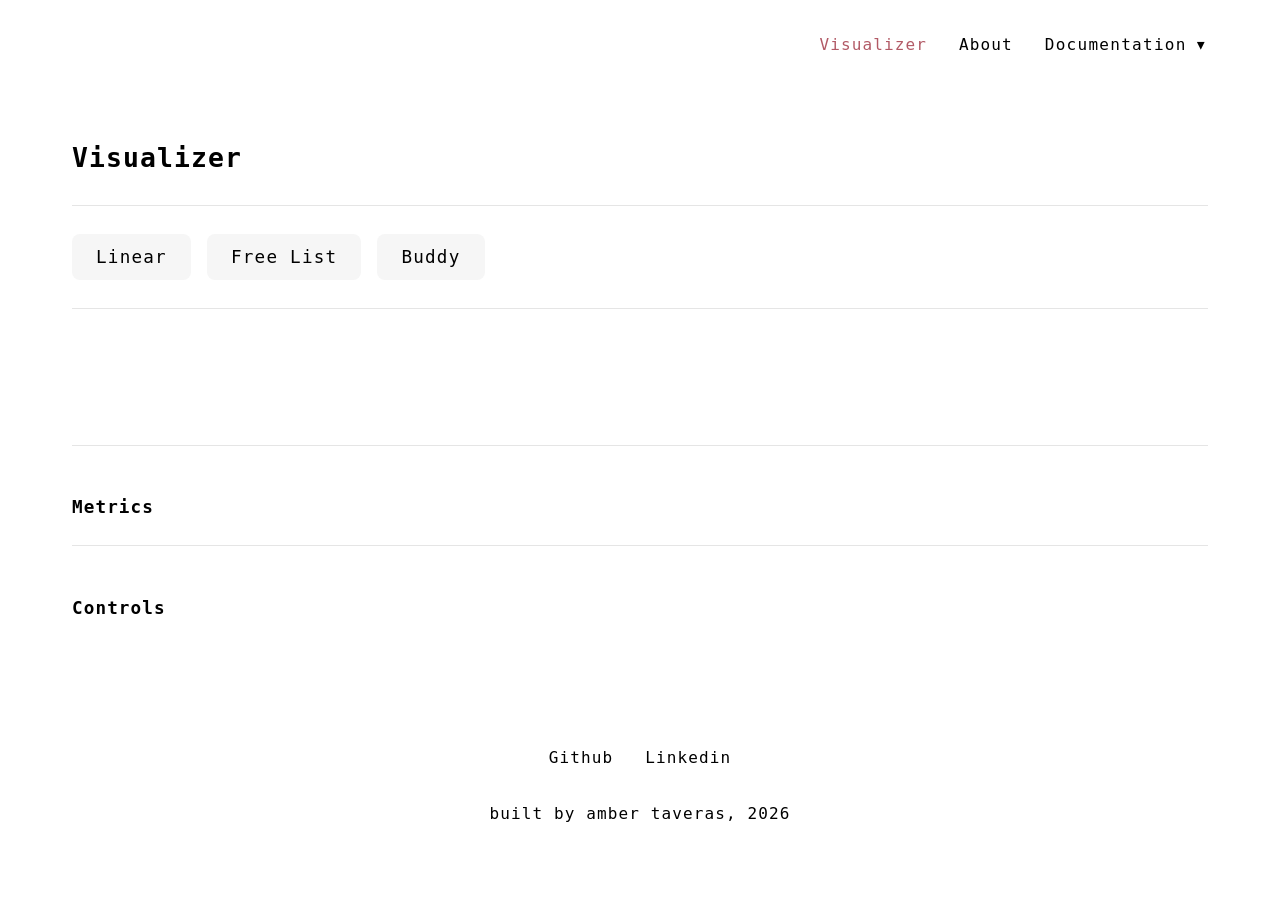
==== web/index.html @ 649baec4 "adds basic html and js for visualizer section" ====
<!doctype html>
<html lang="en">
  <head>
    <meta charset="UTF-8" />
    <meta name="viewport" content="width=device-width, initial-scale=1.0" />
    <link rel="stylesheet" href="styles.css" />
    <script src="js/components.js" defer></script>
    <script src="js/script.js" defer></script>
    <title>Memory Allocators</title>
  </head>
  <body>
    <site-nav></site-nav>
    <main>
      <header>
        <h2>Visualizer</h2>
      </header>

      <section class="allocator-selection">
        <button class="toggle" data-type="linear">Linear</button>
        <button class="toggle" data-type="free-list">Free List</button>
        <button class="toggle" data-type="buddy">Buddy</button>
      </section>

      <section class="visualizer">
        <h3 class="title"></h3>
        <div id="allocator" class="bar"></div>
      </section>

      <section class="metrics">
        <h4>Metrics</h4>
      </section>
      <section class="controls">
        <h4>Controls</h4>
      </section>
    </main>
    <site-footer></site-footer>
  </body>
</html>
---- web/styles.css ----
:root {
    --color-accent: #FFCEE4;
    --color-primary: #B25A66;
    --color-secondary: #7F1F3A;
    --color-tertiary: #D01257;
    --max-width: 1200px;
    --spacing: 2rem;
}

* {
    box-sizing: border-box;
}

/* GLOBAL TAG STYLES */
body {
    font-family: "Kode Mono", monospace;
    letter-spacing: 0.07em;
    margin: 0;
    padding: 0;
    min-height: 100vh;
    display: flex;
    flex-direction: column;
    font-weight: normal;
}

nav,
main,
footer {
    padding: var(--spacing);
    max-width: var(--max-width);
    width: 100%;
    margin: 0 auto;
    box-sizing: border-box;
}

a {
    color: black;
    text-decoration: none;
    transition: color 0.3s ease;
}

a:hover {
    color: var(--color-tertiary);
}

ul {
    list-style: none;
    margin: 0;
    padding: 0;
    display: flex;
}

nav ul {
    display: flex;
    gap: 2rem;
    align-items: center;
    justify-content: flex-end;
}

nav li {
    margin: 0;
}

.active,
.selected {
    color: var(--color-primary);
}

main {
    flex: 1;
    font-size: 1.1rem;
}

h1,
h2,
h3,
h4,
h5,
h6 {
    font-weight: normal;
}

header {
    margin-bottom: 2rem;
}

h2 {
    font-weight: 800;
    margin-bottom: 0.5rem;
}

h3 {
    font-weight: 700;
    margin-bottom: 0.75rem;
}

h4 {
    font-weight: 600;
    margin-bottom: 0.75rem;
}

p {
    line-height: 1.9;
    margin-bottom: 1.4rem;
}

code {
    font-size: 1.1rem;
    font-weight: 500;
    background: #f3f3f3;
}

pre {
    background: #f6f6f6;
    border: 1px solid #e5e5e5;
    border-radius: 6px;
    padding: 12px 14px;
    margin: 0.5rem 0 0.75rem;
    overflow-x: auto;
}

pre code {
    background: none;
    padding: 0;
    font-size: 1rem;
}

section {
    padding-top: 1.75rem;
    border-top: 1px solid #e5e5e5;
    margin-top: 1.75rem;
}


.allocator-selection {
    display: flex;
    justify-content: flex-start;
    gap: 1rem;
    margin-bottom: 1.2rem;
}

.toggle {
    font-family: "Kode Mono", monospace;
    background: #f6f6f6;
    padding: 0.8rem 1.5rem;
    font-size: 1.1rem;
    border: none;
    letter-spacing: 0.07em;
    cursor: pointer;
    border-radius: 0.5rem;
}

/* Base */
#allocator.allocator {
    width: 100%;
    min-height: 200px;
}

/* BAR MODE */
#allocator.bar {
    display: flex;
    align-items: center;
    height: 60px;
}

/* TREE MODE */
#allocator.tree {
    display: flex;
    justify-content: center;
    align-items: flex-start;
}

.method {
    padding-bottom: 1.25rem;
    margin-bottom: 1.75rem;
    border-bottom: 1px solid #f0f0f0;
}

.method ul {
    display: block;
}

.method li {
    line-height: 1.5;
}

.method:last-child {
    border-bottom: none;
    margin-bottom: 0;
    padding-bottom: 0;
}

#design,
#api,
#usage {
    padding-top: 1.5rem;
    border-top: 1px solid #e5e5e5;
    margin-top: 1.5rem;
}

footer {
    margin-top: auto;
    display: flex;
    flex-direction: column;
    align-items: center;
    justify-content: center;
}

footer ul {
    gap: 2rem;
    align-items: center;
    justify-content: flex-end;
}

footer li {
    margin: 0;
}

#copyright {
    font-size: clamp(0.8rem, 2vw, 1rem);
    padding: 1rem 0;
}

/* dropdown */
.dropdown {
    position: relative;
}

.dropdown-trigger {
    background: none;
    border: none;
    font-family: "Kode Mono", monospace;
    letter-spacing: 0.08em;
    font-size: 1rem;
    cursor: pointer;
    padding: 0;
    display: flex;
    align-items: center;
    gap: 0.5rem;
    transition: color 0.2s ease;
}

.dropdown-trigger:hover,
.dropdown-trigger.active {
    color: var(--color-tertiary);
}

.dropdown-trigger span {
    display: inline-block;
    transition: transform 0.2s ease;
    font-size: 1.25rem;
}

.dropdown.open .dropdown-trigger span {
    transform: rotate(180deg);
}

.dropdown-menu {
    display: none;
    position: absolute;
    top: calc(100% + 0.75rem);
    right: 0;
    min-width: 160px;
    z-index: 100;
    padding: 0.25rem 0;
    font-size: 1rem;
}

.dropdown-menu li {
    width: 100%;
}

.dropdown-menu a {
    display: block;
    padding: 0.5rem 0.5rem;
    white-space: nowrap;
    transition: color 0.2s ease, background 0.2s ease;
}

.dropdown-menu a:hover {
    color: var(--color-tertiary);
    background: var(--color-accent);
}

.dropdown-menu {
    display: none;
}

.dropdown-menu.open {
    display: flex;
    flex-direction: column;
    gap: 0.5rem;
    text-align: right;
}
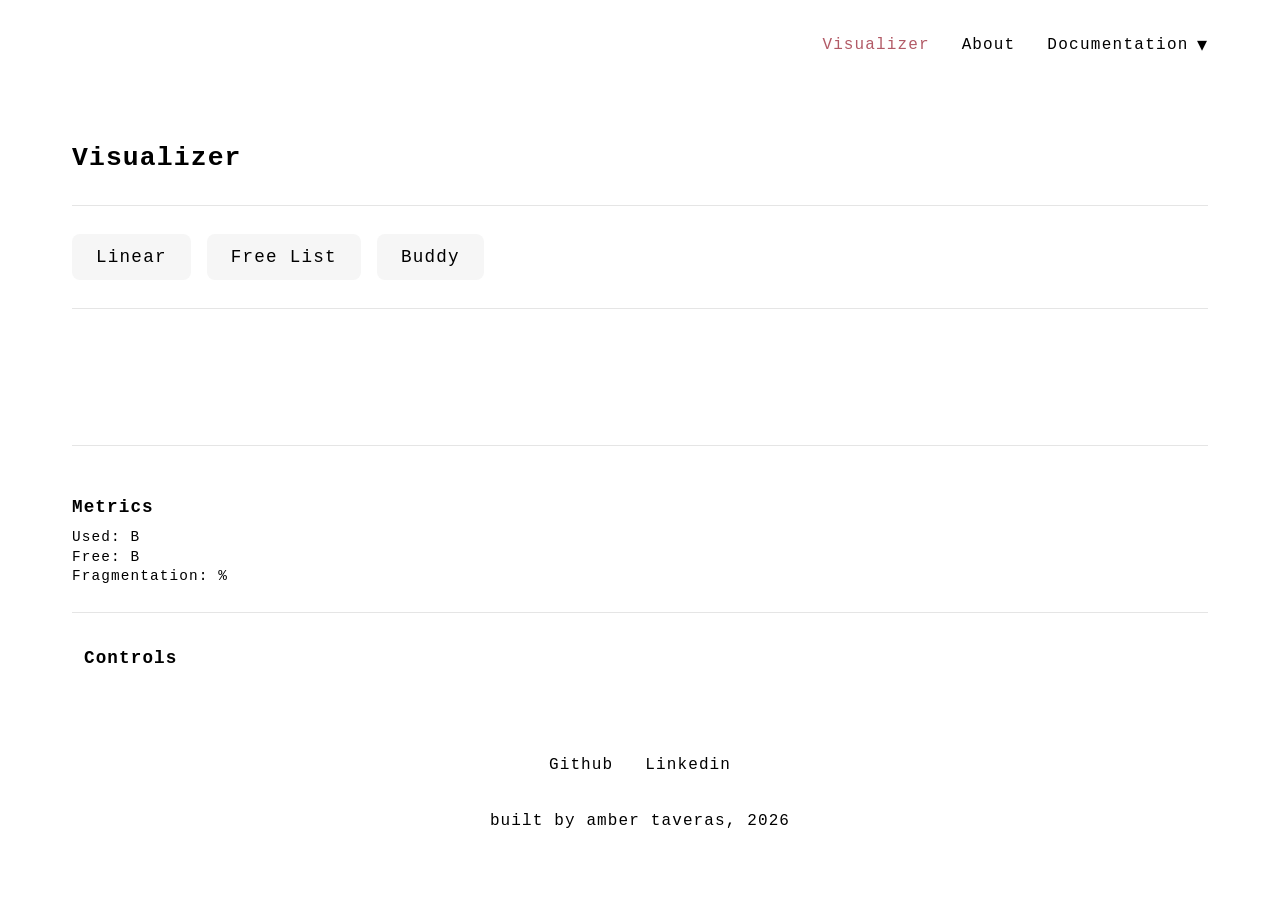
==== commit b8543d99: "fixes buddy get state and adds a legend" ====
--- a/web/index.html
+++ b/web/index.html
@@ -5,7 +5,7 @@
     <meta name="viewport" content="width=device-width, initial-scale=1.0" />
     <link rel="stylesheet" href="styles.css" />
     <script src="js/components.js" defer></script>
-    <script src="js/script.js" defer></script>
+    <script type="module" src="js/script.js"></script>
     <title>Memory Allocators</title>
   </head>
   <body>
@@ -23,12 +23,35 @@
 
       <section class="visualizer">
         <h3 class="title"></h3>
-        <div id="allocator" class="bar"></div>
+        <br />
+        <br />
+        <div id="allocator"></div>
+        <br />
+        <div id="legend">
+          <div class="legend-item">
+            <div class="block used legend-swatch"></div>
+            <span>Used</span>
+          </div>
+          <div class="legend-item">
+            <div class="block free legend-swatch"></div>
+            <span>Free</span>
+          </div>
+          <div class="legend-item">
+            <div class="block header legend-swatch"></div>
+            <span>Header</span>
+          </div>
+        </div>
       </section>
 
       <section class="metrics">
         <h4>Metrics</h4>
+        <ul class="metrics-list">
+          <li>Used: <span id="m-used"></span> B</li>
+          <li>Free: <span id="m-free"></span> B</li>
+          <li>Fragmentation: <span id="m-fragmentation"></span>%</li>
+        </ul>
       </section>
+
       <section class="controls">
         <h4>Controls</h4>
       </section>
--- a/web/styles.css
+++ b/web/styles.css
@@ -3,6 +3,7 @@
     --color-primary: #B25A66;
     --color-secondary: #7F1F3A;
     --color-tertiary: #D01257;
+    --color-grey: #f6f6f6;
     --max-width: 1200px;
     --spacing: 2rem;
 }
@@ -111,7 +112,7 @@
 }
 
 pre {
-    background: #f6f6f6;
+    background: var(--color-grey);
     border: 1px solid #e5e5e5;
     border-radius: 6px;
     padding: 12px 14px;
@@ -140,8 +141,8 @@
 }
 
 .toggle {
-    font-family: "Kode Mono", monospace;
-    background: #f6f6f6;
+    font-family: inherit;
+    background: var(--color-grey);
     padding: 0.8rem 1.5rem;
     font-size: 1.1rem;
     border: none;
@@ -150,24 +151,148 @@
     border-radius: 0.5rem;
 }
 
-/* Base */
-#allocator.allocator {
+#allocator {
+    display: none;
+}
+
+#allocator.view {
     width: 100%;
-    min-height: 200px;
-}
-
-/* BAR MODE */
-#allocator.bar {
-    display: flex;
-    align-items: center;
     height: 60px;
-}
-
-/* TREE MODE */
-#allocator.tree {
+    display: flex;
+    align-items: center;
+    position: relative;
+    border: 2px solid black;
+    border-radius: 2px;
+}
+
+.block {
+    position: absolute;
+    height: 100%;
     display: flex;
     justify-content: center;
-    align-items: flex-start;
+    align-items: center;
+}
+
+.block.header {
+    background: #84cc16;
+    border-left: 1.5px solid var(--color-primary);
+    border-right: 1.5px solid var(--color-primary);
+}
+
+.block.used {
+    background: var(--color-secondary);
+    color: var(--color-accent);
+    border-left: 1.5px solid var(--color-primary);
+    border-right: 1.5px solid var(--color-primary);
+}
+
+.block.free {
+    background: #e0e0e0;
+    border-left: 1.5px solid var(--color-primary);
+    border-right: 1.5px solid var(--color-primary);
+}
+
+.block:first-child {
+    border-left: none;
+}
+
+.block:last-child {
+    border-right: none;
+}
+
+#legend {
+    display: none;
+    justify-content: center;
+    gap: 1.5rem;
+    margin-top: 0.5rem;
+    font-size: 0.75rem;
+}
+
+#legend.view {
+    display: flex;
+}
+
+.legend-item {
+    display: flex;
+    align-items: center;
+    gap: 0.25rem;
+}
+
+.legend-swatch {
+    position: relative;
+    width: 0.75rem;
+    height: 0.75rem;
+    border-radius: 0.125rem;
+    flex-shrink: 0;
+}
+
+.block.legend-swatch {
+    border: none;
+}
+
+.metrics ul {
+    display: flex;
+    flex-direction: column;
+    gap: 0.2rem;
+    font-size: 0.9rem;
+}
+
+.controls {
+    display: flex;
+    flex-direction: column;
+    gap: 0.5rem;
+    padding: 0.75rem;
+}
+
+.control-row {
+    display: flex;
+    align-items: center;
+    gap: 0.4rem;
+    font-size: 1rem;
+}
+
+.controls select,
+.controls input[type="number"] {
+    padding: 0.25rem 0.5rem;
+    background: #fff;
+    border: 1px solid black;
+    border-radius: 0.25rem;
+    cursor: pointer;
+    font-size: inherit;
+    font-family: inherit;
+}
+
+.controls select:focus,
+.controls input[type="number"]:focus {
+    outline: none;
+    border-color: var(--color-primary);
+}
+
+.controls select:disabled {
+    opacity: 0.4;
+    cursor: not-allowed;
+}
+
+.controls button {
+    padding: 4px 10px;
+    background: var(--color-primary);
+    border: 1px solid var(--color-secondary);
+    border-radius: 4px;
+    color: #fff;
+    cursor: pointer;
+    white-space: nowrap;
+    font-size: inherit;
+    font-family: inherit;
+}
+
+.controls button:hover {
+    background: var(--color-secondary);
+    border-color: var(--color-secondary);
+}
+
+.controls button:active {
+    background: var(--color-tertiary);
+    border-color: var(--color-tertiary);
 }
 
 .method {
@@ -221,7 +346,7 @@
     padding: 1rem 0;
 }
 
-/* dropdown */
+/* navigation dropdown */
 .dropdown {
     position: relative;
 }
@@ -229,7 +354,7 @@
 .dropdown-trigger {
     background: none;
     border: none;
-    font-family: "Kode Mono", monospace;
+    font-family: inherit;
     letter-spacing: 0.08em;
     font-size: 1rem;
     cursor: pointer;
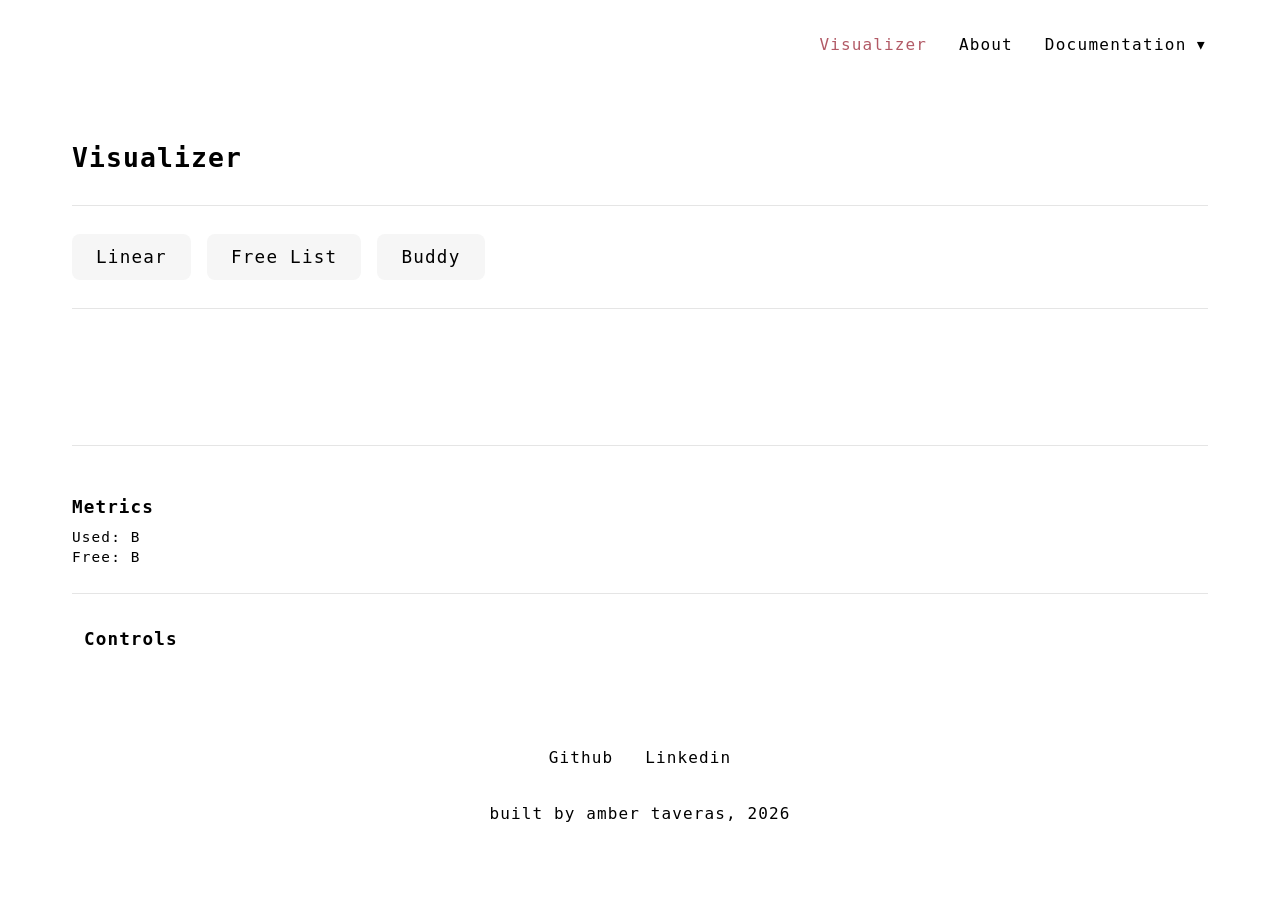
==== commit ce56066b: "adds about page and read me" ====
--- a/web/index.html
+++ b/web/index.html
@@ -41,6 +41,7 @@
             <span>Header</span>
           </div>
         </div>
+        <em id="note">NOTE: Allocation sizes may include adjustments for alignment</em>
       </section>
 
       <section class="metrics">
@@ -48,7 +49,6 @@
         <ul class="metrics-list">
           <li>Used: <span id="m-used"></span> B</li>
           <li>Free: <span id="m-free"></span> B</li>
-          <li>Fragmentation: <span id="m-fragmentation"></span>%</li>
         </ul>
       </section>
 
--- a/web/styles.css
+++ b/web/styles.css
@@ -131,7 +131,6 @@
     border-top: 1px solid #e5e5e5;
     margin-top: 1.75rem;
 }
-
 
 .allocator-selection {
     display: flex;
@@ -228,6 +227,18 @@
 
 .block.legend-swatch {
     border: none;
+}
+
+#note {
+    display: none;
+}
+
+#note.view {
+    display: block;
+    align-self: center;
+    justify-self: center;
+    padding-top: 2rem;
+    font-size: 0.7rem;
 }
 
 .metrics ul {
@@ -317,10 +328,20 @@
 
 #design,
 #api,
-#usage {
+#usage,
+#dependencies,
+#future {
     padding-top: 1.5rem;
     border-top: 1px solid #e5e5e5;
     margin-top: 1.5rem;
+}
+
+.docs-list {
+    display: flex;
+    flex-direction: column;
+    gap: 0.5rem;
+    padding-inline-start: 2rem;
+    list-style-type: disc;
 }
 
 footer {
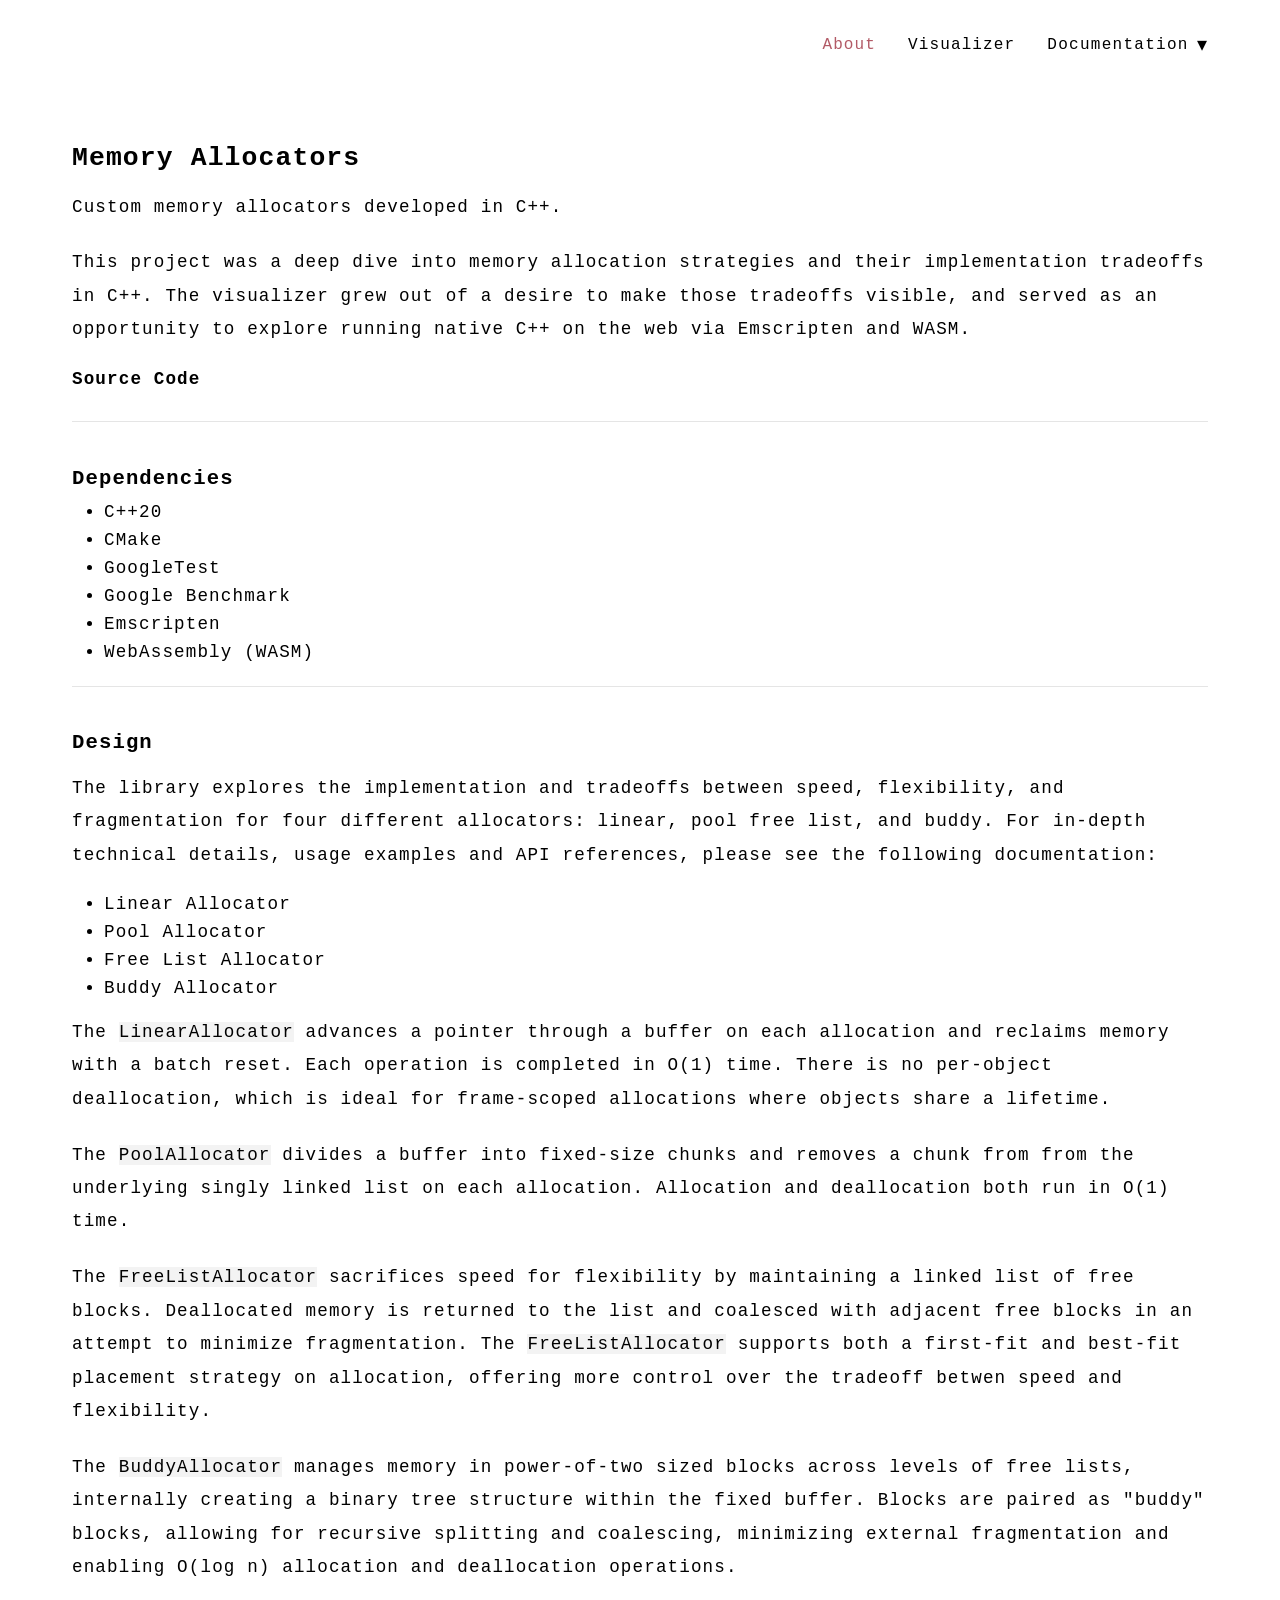
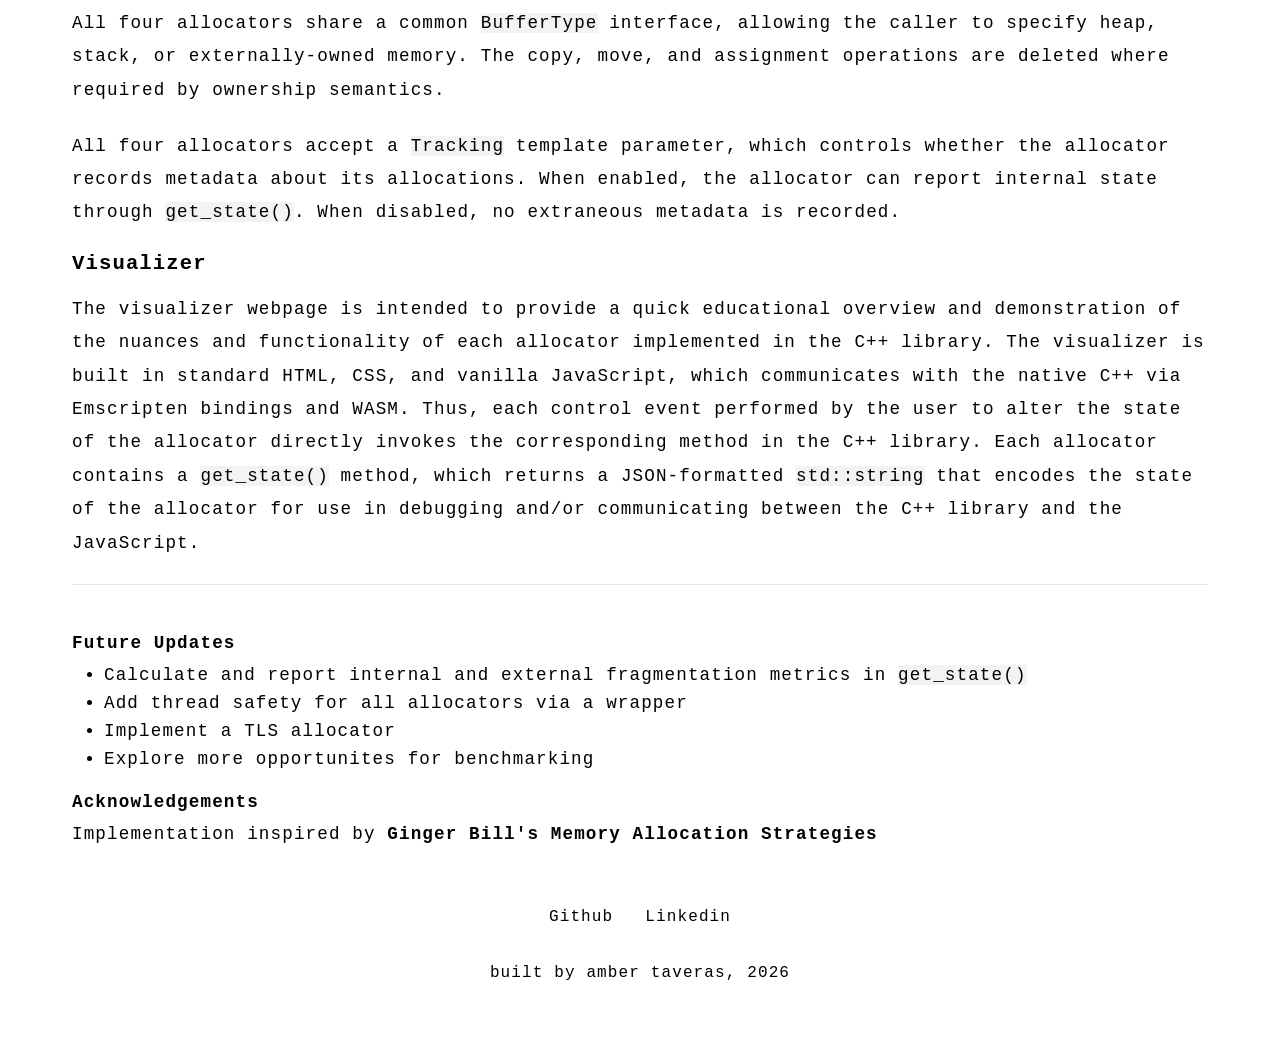
==== commit 15703f56: "moves about pages to landing" ====
--- a/web/index.html
+++ b/web/index.html
@@ -5,55 +5,140 @@
     <meta name="viewport" content="width=device-width, initial-scale=1.0" />
     <link rel="stylesheet" href="styles.css" />
     <script src="js/components.js" defer></script>
-    <script type="module" src="js/script.js"></script>
     <title>Memory Allocators</title>
   </head>
   <body>
     <site-nav></site-nav>
     <main>
       <header>
-        <h2>Visualizer</h2>
+        <h2>Memory Allocators</h2>
+        <p>Custom memory allocators developed in C++.</p>
+        <p>
+          This project was a deep dive into memory allocation strategies and
+          their implementation tradeoffs in C++. The visualizer grew out of a
+          desire to make those tradeoffs visible, and served as an opportunity
+          to explore running native C++ on the web via Emscripten and WASM.
+        </p>
+
+        <a target="_blank" href="https://github.com/ambertav/memory-allocators"
+          ><strong>Source Code</strong></a
+        >
       </header>
 
-      <section class="allocator-selection">
-        <button class="toggle" data-type="linear">Linear</button>
-        <button class="toggle" data-type="free-list">Free List</button>
-        <button class="toggle" data-type="buddy">Buddy</button>
-      </section>
-
-      <section class="visualizer">
-        <h3 class="title"></h3>
-        <br />
-        <br />
-        <div id="allocator"></div>
-        <br />
-        <div id="legend">
-          <div class="legend-item">
-            <div class="block used legend-swatch"></div>
-            <span>Used</span>
-          </div>
-          <div class="legend-item">
-            <div class="block free legend-swatch"></div>
-            <span>Free</span>
-          </div>
-          <div class="legend-item">
-            <div class="block header legend-swatch"></div>
-            <span>Header</span>
-          </div>
-        </div>
-        <em id="note">NOTE: Allocation sizes may include adjustments for alignment</em>
-      </section>
-
-      <section class="metrics">
-        <h4>Metrics</h4>
-        <ul class="metrics-list">
-          <li>Used: <span id="m-used"></span> B</li>
-          <li>Free: <span id="m-free"></span> B</li>
+      <section id="dependencies">
+        <h3>Dependencies</h3>
+        <ul class="docs-list">
+          <li>C++20</li>
+          <li>CMake</li>
+          <li>GoogleTest</li>
+          <li>Google Benchmark</li>
+          <li>Emscripten</li>
+          <li>WebAssembly (WASM)</li>
         </ul>
       </section>
 
-      <section class="controls">
-        <h4>Controls</h4>
+      <section id="design">
+        <h3>Design</h3>
+
+        <p>
+          The library explores the implementation and tradeoffs between speed,
+          flexibility, and fragmentation for four different allocators: linear,
+          pool free list, and buddy. For in-depth technical details, usage
+          examples and API references, please see the following documentation:
+        </p>
+        <ul class="docs-list">
+          <li>
+            <a target="_blank" href="docs/linear.html">Linear Allocator</a>
+          </li>
+          <li><a target="_blank" href="docs/pool.html">Pool Allocator</a></li>
+          <li>
+            <a target="_blank" href="docs/freelist.html">Free List Allocator</a>
+          </li>
+          <li><a target="_blank" href="docs/buddy.html">Buddy Allocator</a></li>
+        </ul>
+
+        <p>
+          The <code>LinearAllocator</code> advances a pointer through a buffer
+          on each allocation and reclaims memory with a batch reset. Each
+          operation is completed in O(1) time. There is no per-object
+          deallocation, which is ideal for frame-scoped allocations where
+          objects share a lifetime.
+        </p>
+
+        <p>
+          The <code>PoolAllocator</code> divides a buffer into fixed-size chunks
+          and removes a chunk from from the underlying singly linked list on
+          each allocation. Allocation and deallocation both run in O(1) time.
+        </p>
+
+        <p>
+          The <code>FreeListAllocator</code> sacrifices speed for flexibility by
+          maintaining a linked list of free blocks. Deallocated memory is
+          returned to the list and coalesced with adjacent free blocks in an
+          attempt to minimize fragmentation. The
+          <code>FreeListAllocator</code> supports both a first-fit and best-fit
+          placement strategy on allocation, offering more control over the
+          tradeoff betwen speed and flexibility.
+        </p>
+
+        <p>
+          The <code>BuddyAllocator</code> manages memory in power-of-two sized
+          blocks across levels of free lists, internally creating a binary tree
+          structure within the fixed buffer. Blocks are paired as "buddy"
+          blocks, allowing for recursive splitting and coalescing, minimizing
+          external fragmentation and enabling O(log n) allocation and
+          deallocation operations.
+        </p>
+
+        <p>
+          All four allocators share a common <code>BufferType</code> interface,
+          allowing the caller to specify heap, stack, or externally-owned
+          memory. The copy, move, and assignment operations are deleted where
+          required by ownership semantics.
+        </p>
+
+        <p>
+          All four allocators accept a <code>Tracking</code> template parameter,
+          which controls whether the allocator records metadata about its
+          allocations. When enabled, the allocator can report internal state
+          through <code>get_state()</code>. When disabled, no extraneous
+          metadata is recorded.
+        </p>
+
+        <h3>Visualizer</h3>
+        <p>
+          The visualizer webpage is intended to provide a quick educational
+          overview and demonstration of the nuances and functionality of each
+          allocator implemented in the C++ library. The visualizer is built in
+          standard HTML, CSS, and vanilla JavaScript, which communicates with
+          the native C++ via Emscripten bindings and WASM. Thus, each control
+          event performed by the user to alter the state of the allocator
+          directly invokes the corresponding method in the C++ library. Each
+          allocator contains a <code>get_state()</code> method, which returns a
+          JSON-formatted <code>std::string</code> that encodes the state of the
+          allocator for use in debugging and/or communicating between the C++
+          library and the JavaScript.
+        </p>
+      </section>
+
+      <section id="future">
+        <h4>Future Updates</h4>
+        <ul class="docs-list">
+          <li>
+            Calculate and report internal and external fragmentation metrics in
+            <code>get_state()</code>
+          </li>
+          <li>Add thread safety for all allocators via a wrapper</li>
+          <li>Implement a TLS allocator</li>
+          <li>Explore more opportunites for benchmarking</li>
+        </ul>
+        <h4>Acknowledgements</h4>
+        Implementation inspired by
+        <a
+          target="_blank"
+          href="https://www.gingerbill.org/series/memory-allocation-strategies/"
+          ><strong>Ginger Bill's Memory Allocation Strategies</strong></a
+        >
       </section>
     </main>
     <site-footer></site-footer>
